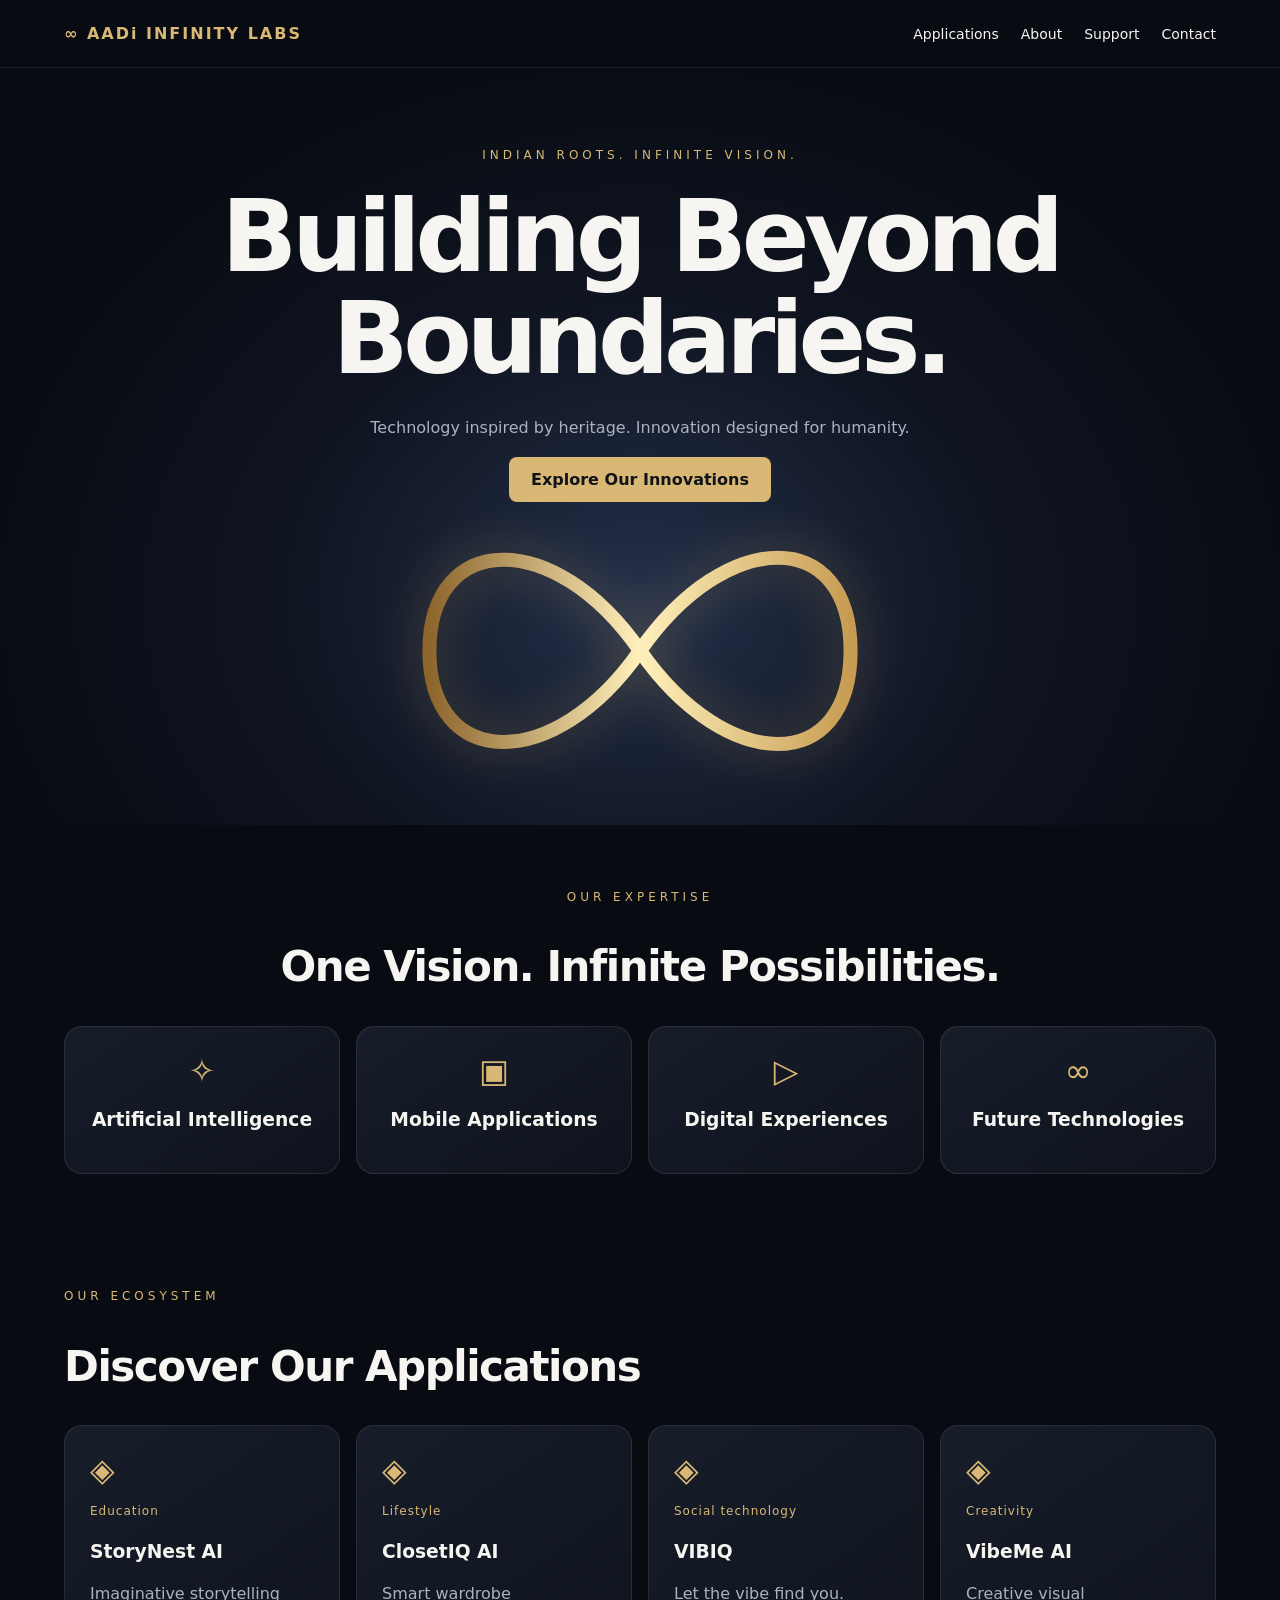
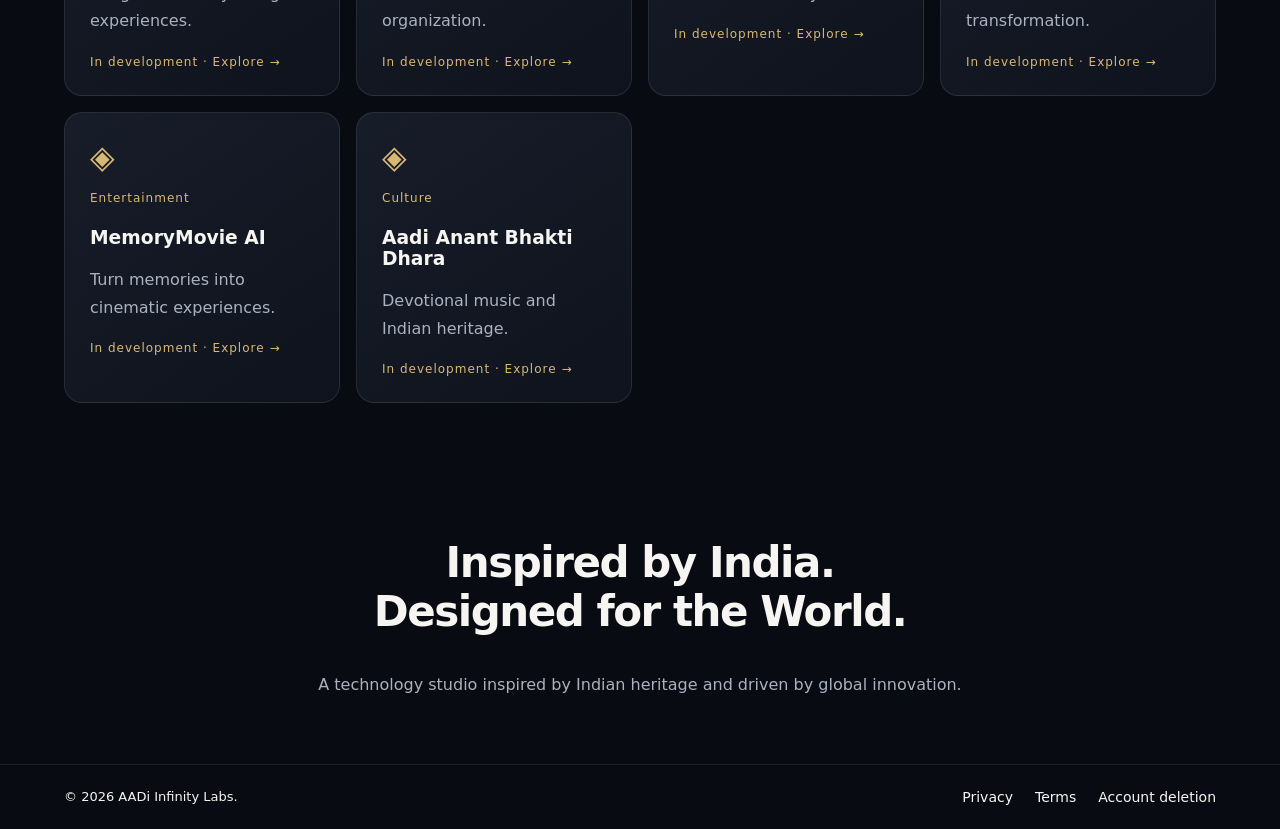
==== index.html @ a98570c4 "Publish static corporate homepage for GitHub Pages" ====
<!doctype html><html lang="en"><meta charset="utf-8"><meta name="viewport" content="width=device-width,initial-scale=1"><title>AADi Infinity Labs</title><style>
:root{color-scheme:dark;--gold:#d9b875;--bg:#080b12;--muted:#aab2c1}*{box-sizing:border-box}body{margin:0;background:var(--bg);color:#f6f5f1;font:16px system-ui,sans-serif}a{color:inherit;text-decoration:none}header,footer{padding:24px max(5vw,20px);display:flex;align-items:center;justify-content:space-between;gap:20px;flex-wrap:wrap;border-bottom:1px solid #ffffff15}nav{display:flex;gap:22px;flex-wrap:wrap;font-size:14px}nav a:hover{color:var(--gold)}.brand{color:var(--gold);letter-spacing:2px;font-weight:700}.hero{text-align:center;padding:80px 20px 55px;background:radial-gradient(ellipse at 50% 70%,#23304a 0%,#101522 38%,#080b12 75%)}.eyebrow{color:var(--gold);letter-spacing:4px;font-size:12px;text-transform:uppercase}h1{font-size:clamp(44px,8vw,100px);line-height:1.02;letter-spacing:-.055em;margin:24px auto;max-width:900px}h2{font-size:clamp(26px,4vw,42px);letter-spacing:-.035em}p{color:var(--muted);line-height:1.7}.btn,button{display:inline-block;background:var(--gold);color:#10131a;border:0;border-radius:8px;padding:13px 22px;font-weight:700;cursor:pointer}.infinity{width:min(540px,90%);margin:30px auto 0;display:block;filter:drop-shadow(0 0 24px #cba45a66);animation:float 6s ease-in-out infinite}@keyframes float{50%{transform:translateY(-12px)}}@media(prefers-reduced-motion:reduce){*{animation:none!important;scroll-behavior:auto!important}}section{max-width:1200px;margin:auto;padding:50px 24px}.center{text-align:center}.grid{display:grid;grid-template-columns:repeat(auto-fit,minmax(220px,1fr));gap:16px}.tile{border:1px solid #ffffff18;background:linear-gradient(145deg,#171d29,#0e131d);padding:25px;border-radius:18px;min-width:0}.tile:hover{border-color:#d9b87588}.glyph{font-size:32px;color:var(--gold)}.tag{font-size:12px;color:var(--gold);letter-spacing:1px}.appicon{width:64px;height:64px;border-radius:16px;object-fit:cover}.muted{color:var(--muted)}footer{border-top:1px solid #ffffff15;border-bottom:0;font-size:13px}.form{display:grid;gap:12px;max-width:850px}input,textarea,select{width:100%;background:#151b26;border:1px solid #394151;border-radius:8px;color:white;padding:12px;font:inherit}textarea{min-height:110px}label{display:grid;gap:6px;color:var(--muted);font-size:14px}.actions{display:flex;gap:10px;flex-wrap:wrap}.secondary{background:#252d3b;color:white}.danger{background:#783333;color:white}.legal{white-space:pre-wrap;overflow-wrap:anywhere;line-height:1.8;color:#d7dbe3}.shots{width:100%;max-width:300px;border-radius:14px}#msg{color:var(--gold)}a:focus-visible,button:focus-visible{outline:3px solid white;outline-offset:3px}
</style><header><a class="brand" href="#/">∞ <span id="brand">AADi INFINITY LABS</span></a><nav><a href="#apps">Applications</a><a href="#/about">About</a><a href="#/support">Support</a><a href="#/contact">Contact</a></nav></header><main id="main"></main><footer><span>© 2026 AADi Infinity Labs.</span><nav><a href="#/privacy">Privacy</a><a href="#/terms">Terms</a><a href="#/delete-account">Account deletion</a></nav></footer><script>
const $=s=>document.querySelector(s), E=s=>String(s??'').replace(/[&<>"']/g,c=>({'&':'&amp;','<':'&lt;','>':'&gt;','"':'&quot;',"'":'&#39;'}[c])), U=s=>{try{let u=new URL(s);return ['https:','http:'].includes(u.protocol)?E(u.href):''}catch{return ''}};let data;const api=async()=>({"settings":{"brand":"AADi INFINITY LABS","tagline":"Indian Roots. Infinite Vision.","headline":"Building Beyond Boundaries.","intro":"Technology inspired by heritage. Innovation designed for humanity.","about":"A technology studio inspired by Indian heritage and driven by global innovation.","email":""},"apps":[{"slug":"storynest","name":"StoryNest AI","category":"Education","description":"Imaginative storytelling experiences.","status":"In development","store":"","icon":"","screenshots":"","privacy":"","terms":"","support":"","deletion":""},{"slug":"closetiq","name":"ClosetIQ AI","category":"Lifestyle","description":"Smart wardrobe organization.","status":"In development","store":"","icon":"","screenshots":"","privacy":"","terms":"","support":"","deletion":""},{"slug":"vibiq","name":"VIBIQ","category":"Social technology","description":"Let the vibe find you.","status":"In development","store":"","icon":"","screenshots":"","privacy":"","terms":"","support":"","deletion":""},{"slug":"vibeme","name":"VibeMe AI","category":"Creativity","description":"Creative visual transformation.","status":"In development","store":"","icon":"","screenshots":"","privacy":"","terms":"","support":"","deletion":""},{"slug":"memorymovie","name":"MemoryMovie AI","category":"Entertainment","description":"Turn memories into cinematic experiences.","status":"In development","store":"","icon":"","screenshots":"","privacy":"","terms":"","support":"","deletion":""},{"slug":"bhakti","name":"Aadi Anant Bhakti Dhara","category":"Culture","description":"Devotional music and Indian heritage.","status":"In development","store":"","icon":"","screenshots":"","privacy":"","terms":"","support":"","deletion":""}]});const card=a=>`<a class="tile" href="#/app/${E(a.slug)}">${U(a.icon)?`<img class="appicon" src="${U(a.icon)}" alt="">`:'<div class="glyph">◈</div>'}<p class="tag">${E(a.category)}</p><h3>${E(a.name)}</h3><p>${E(a.description)}</p><span class="tag">${E(a.status)} · Explore →</span></a>`;const wrap=(title,body)=>`<section><p class="eyebrow">AADi Infinity Labs</p><h2>${E(title)}</h2>${body}</section>`;const links=kind=>data.apps.map(a=>`<p><a href="#/legal/${kind}/${E(a.slug)}">${E(a.name)} →</a></p>`).join('');
async function render(){data=await api('site');let s=data.settings,p=location.hash.replace(/^#/, '').split('/').filter(Boolean),m=$('#main');$('#brand').textContent=s.brand;if(!p.length||p[0]==='apps'){m.innerHTML=`<div class="hero"><div class="eyebrow">${E(s.tagline)}</div><h1>${E(s.headline)}</h1><p>${E(s.intro)}</p><a class="btn" href="#apps">Explore Our Innovations</a><svg class="infinity" viewBox="0 0 500 220" role="img" aria-label="Golden infinity symbol"><defs><linearGradient id="g"><stop stop-color="#8d652d"/><stop offset=".5" stop-color="#fff0bb"/><stop offset="1" stop-color="#c79c52"/></linearGradient></defs><path d="M250 110 C170 -5 55 0 55 110 S170 225 250 110 S445 -5 445 110 S330 225 250 110" fill="none" stroke="url(#g)" stroke-width="13" stroke-linecap="round"/></svg></div><section class="center"><p class="eyebrow">Our expertise</p><h2>One Vision. Infinite Possibilities.</h2><div class="grid">${['Artificial Intelligence','Mobile Applications','Digital Experiences','Future Technologies'].map((x,i)=>`<div class="tile"><div class="glyph">${['✧','▣','▷','∞'][i]}</div><h3>${x}</h3></div>`).join('')}</div></section><section id="apps"><p class="eyebrow">Our ecosystem</p><h2>Discover Our Applications</h2><div class="grid">${data.apps.map(card).join('')}</div></section><section class="center"><h2>Inspired by India.<br>Designed for the World.</h2><p>${E(s.about)}</p></section>`}else if(p[0]==='admin'){m.innerHTML=wrap('Administration','<p>Managed privately through the source repository.</p>')}else if(p[0]==='app'){let a=data.apps.find(x=>x.slug===p[1]);m.innerHTML=a?wrap(a.name,`<p class="tag">${E(a.category)} · ${E(a.status)}</p><p>${E(a.description)}</p>${U(a.store)?`<a class="btn" href="${U(a.store)}">View on App Store</a>`:''}<div class="grid">${a.screenshots.split('\n').filter(U).map(x=>`<img class="shots" src="${U(x)}" alt="Application screenshot">`).join('')}</div><p>${['privacy','terms','support','deletion'].map(k=>`<a href="#/legal/${k}/${E(a.slug)}">${k} →</a>`).join('　')}</p>`):wrap('Not found','')}else if(p[0]==='legal'){let a=data.apps.find(x=>x.slug===p[2]),k=p[1];m.innerHTML=wrap((a?.name||'Application')+' · '+k,`<div class="legal">${E(a&&['privacy','terms','support','deletion'].includes(k)&&a[k]||'Information has not yet been published. Please check back before using this service.')}</div>`)}else if(p[0]==='about'){m.innerHTML=wrap('About us',`<p>${E(s.about)}</p>`)}else if(p[0]==='contact'){m.innerHTML=wrap('Contact',`<p>${E(s.email||'Contact details have not yet been published.')}</p>`)}else{let k=p[0]==='delete-account'?'deletion':p[0];m.innerHTML=wrap(p[0],links(k))}}
window.addEventListener('hashchange',()=>{render().then(()=>{if(location.hash==='#apps')document.getElementById('apps')?.scrollIntoView();else window.scrollTo(0,0)})});render().catch(e=>$('#main').textContent=e.message);</script></html>
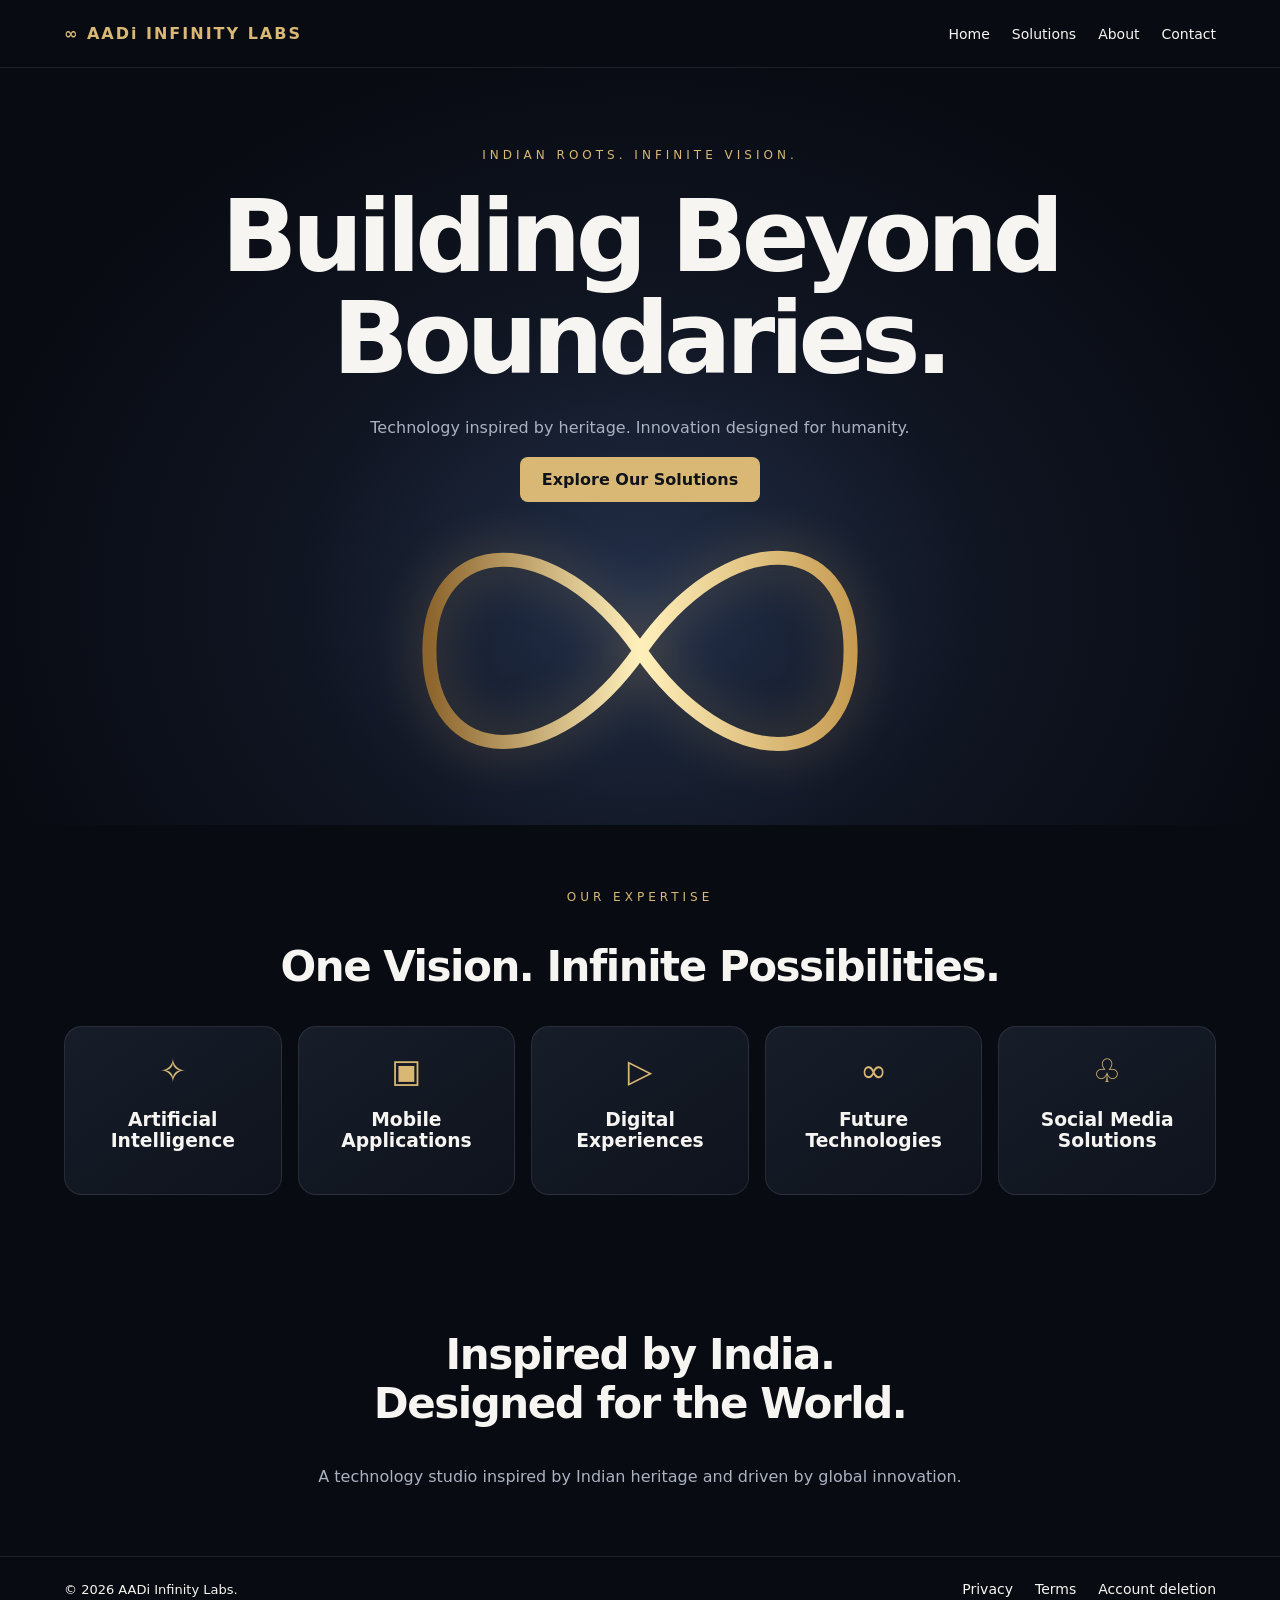
==== commit a3e3979e: "Add social media solutions, update contact and hide application showcase" ====
--- a/index.html
+++ b/index.html
@@ -1,6 +1,6 @@
 <!doctype html><html lang="en"><meta charset="utf-8"><meta name="viewport" content="width=device-width,initial-scale=1"><title>AADi Infinity Labs</title><style>
 :root{color-scheme:dark;--gold:#d9b875;--bg:#080b12;--muted:#aab2c1}*{box-sizing:border-box}body{margin:0;background:var(--bg);color:#f6f5f1;font:16px system-ui,sans-serif}a{color:inherit;text-decoration:none}header,footer{padding:24px max(5vw,20px);display:flex;align-items:center;justify-content:space-between;gap:20px;flex-wrap:wrap;border-bottom:1px solid #ffffff15}nav{display:flex;gap:22px;flex-wrap:wrap;font-size:14px}nav a:hover{color:var(--gold)}.brand{color:var(--gold);letter-spacing:2px;font-weight:700}.hero{text-align:center;padding:80px 20px 55px;background:radial-gradient(ellipse at 50% 70%,#23304a 0%,#101522 38%,#080b12 75%)}.eyebrow{color:var(--gold);letter-spacing:4px;font-size:12px;text-transform:uppercase}h1{font-size:clamp(44px,8vw,100px);line-height:1.02;letter-spacing:-.055em;margin:24px auto;max-width:900px}h2{font-size:clamp(26px,4vw,42px);letter-spacing:-.035em}p{color:var(--muted);line-height:1.7}.btn,button{display:inline-block;background:var(--gold);color:#10131a;border:0;border-radius:8px;padding:13px 22px;font-weight:700;cursor:pointer}.infinity{width:min(540px,90%);margin:30px auto 0;display:block;filter:drop-shadow(0 0 24px #cba45a66);animation:float 6s ease-in-out infinite}@keyframes float{50%{transform:translateY(-12px)}}@media(prefers-reduced-motion:reduce){*{animation:none!important;scroll-behavior:auto!important}}section{max-width:1200px;margin:auto;padding:50px 24px}.center{text-align:center}.grid{display:grid;grid-template-columns:repeat(auto-fit,minmax(220px,1fr));gap:16px}.tile{border:1px solid #ffffff18;background:linear-gradient(145deg,#171d29,#0e131d);padding:25px;border-radius:18px;min-width:0}.tile:hover{border-color:#d9b87588}.glyph{font-size:32px;color:var(--gold)}.tag{font-size:12px;color:var(--gold);letter-spacing:1px}.appicon{width:64px;height:64px;border-radius:16px;object-fit:cover}.muted{color:var(--muted)}footer{border-top:1px solid #ffffff15;border-bottom:0;font-size:13px}.form{display:grid;gap:12px;max-width:850px}input,textarea,select{width:100%;background:#151b26;border:1px solid #394151;border-radius:8px;color:white;padding:12px;font:inherit}textarea{min-height:110px}label{display:grid;gap:6px;color:var(--muted);font-size:14px}.actions{display:flex;gap:10px;flex-wrap:wrap}.secondary{background:#252d3b;color:white}.danger{background:#783333;color:white}.legal{white-space:pre-wrap;overflow-wrap:anywhere;line-height:1.8;color:#d7dbe3}.shots{width:100%;max-width:300px;border-radius:14px}#msg{color:var(--gold)}a:focus-visible,button:focus-visible{outline:3px solid white;outline-offset:3px}
-</style><header><a class="brand" href="#/">∞ <span id="brand">AADi INFINITY LABS</span></a><nav><a href="#apps">Applications</a><a href="#/about">About</a><a href="#/support">Support</a><a href="#/contact">Contact</a></nav></header><main id="main"></main><footer><span>© 2026 AADi Infinity Labs.</span><nav><a href="#/privacy">Privacy</a><a href="#/terms">Terms</a><a href="#/delete-account">Account deletion</a></nav></footer><script>
-const $=s=>document.querySelector(s), E=s=>String(s??'').replace(/[&<>"']/g,c=>({'&':'&amp;','<':'&lt;','>':'&gt;','"':'&quot;',"'":'&#39;'}[c])), U=s=>{try{let u=new URL(s);return ['https:','http:'].includes(u.protocol)?E(u.href):''}catch{return ''}};let data;const api=async()=>({"settings":{"brand":"AADi INFINITY LABS","tagline":"Indian Roots. Infinite Vision.","headline":"Building Beyond Boundaries.","intro":"Technology inspired by heritage. Innovation designed for humanity.","about":"A technology studio inspired by Indian heritage and driven by global innovation.","email":""},"apps":[{"slug":"storynest","name":"StoryNest AI","category":"Education","description":"Imaginative storytelling experiences.","status":"In development","store":"","icon":"","screenshots":"","privacy":"","terms":"","support":"","deletion":""},{"slug":"closetiq","name":"ClosetIQ AI","category":"Lifestyle","description":"Smart wardrobe organization.","status":"In development","store":"","icon":"","screenshots":"","privacy":"","terms":"","support":"","deletion":""},{"slug":"vibiq","name":"VIBIQ","category":"Social technology","description":"Let the vibe find you.","status":"In development","store":"","icon":"","screenshots":"","privacy":"","terms":"","support":"","deletion":""},{"slug":"vibeme","name":"VibeMe AI","category":"Creativity","description":"Creative visual transformation.","status":"In development","store":"","icon":"","screenshots":"","privacy":"","terms":"","support":"","deletion":""},{"slug":"memorymovie","name":"MemoryMovie AI","category":"Entertainment","description":"Turn memories into cinematic experiences.","status":"In development","store":"","icon":"","screenshots":"","privacy":"","terms":"","support":"","deletion":""},{"slug":"bhakti","name":"Aadi Anant Bhakti Dhara","category":"Culture","description":"Devotional music and Indian heritage.","status":"In development","store":"","icon":"","screenshots":"","privacy":"","terms":"","support":"","deletion":""}]});const card=a=>`<a class="tile" href="#/app/${E(a.slug)}">${U(a.icon)?`<img class="appicon" src="${U(a.icon)}" alt="">`:'<div class="glyph">◈</div>'}<p class="tag">${E(a.category)}</p><h3>${E(a.name)}</h3><p>${E(a.description)}</p><span class="tag">${E(a.status)} · Explore →</span></a>`;const wrap=(title,body)=>`<section><p class="eyebrow">AADi Infinity Labs</p><h2>${E(title)}</h2>${body}</section>`;const links=kind=>data.apps.map(a=>`<p><a href="#/legal/${kind}/${E(a.slug)}">${E(a.name)} →</a></p>`).join('');
-async function render(){data=await api('site');let s=data.settings,p=location.hash.replace(/^#/, '').split('/').filter(Boolean),m=$('#main');$('#brand').textContent=s.brand;if(!p.length||p[0]==='apps'){m.innerHTML=`<div class="hero"><div class="eyebrow">${E(s.tagline)}</div><h1>${E(s.headline)}</h1><p>${E(s.intro)}</p><a class="btn" href="#apps">Explore Our Innovations</a><svg class="infinity" viewBox="0 0 500 220" role="img" aria-label="Golden infinity symbol"><defs><linearGradient id="g"><stop stop-color="#8d652d"/><stop offset=".5" stop-color="#fff0bb"/><stop offset="1" stop-color="#c79c52"/></linearGradient></defs><path d="M250 110 C170 -5 55 0 55 110 S170 225 250 110 S445 -5 445 110 S330 225 250 110" fill="none" stroke="url(#g)" stroke-width="13" stroke-linecap="round"/></svg></div><section class="center"><p class="eyebrow">Our expertise</p><h2>One Vision. Infinite Possibilities.</h2><div class="grid">${['Artificial Intelligence','Mobile Applications','Digital Experiences','Future Technologies'].map((x,i)=>`<div class="tile"><div class="glyph">${['✧','▣','▷','∞'][i]}</div><h3>${x}</h3></div>`).join('')}</div></section><section id="apps"><p class="eyebrow">Our ecosystem</p><h2>Discover Our Applications</h2><div class="grid">${data.apps.map(card).join('')}</div></section><section class="center"><h2>Inspired by India.<br>Designed for the World.</h2><p>${E(s.about)}</p></section>`}else if(p[0]==='admin'){m.innerHTML=wrap('Administration','<p>Managed privately through the source repository.</p>')}else if(p[0]==='app'){let a=data.apps.find(x=>x.slug===p[1]);m.innerHTML=a?wrap(a.name,`<p class="tag">${E(a.category)} · ${E(a.status)}</p><p>${E(a.description)}</p>${U(a.store)?`<a class="btn" href="${U(a.store)}">View on App Store</a>`:''}<div class="grid">${a.screenshots.split('\n').filter(U).map(x=>`<img class="shots" src="${U(x)}" alt="Application screenshot">`).join('')}</div><p>${['privacy','terms','support','deletion'].map(k=>`<a href="#/legal/${k}/${E(a.slug)}">${k} →</a>`).join('　')}</p>`):wrap('Not found','')}else if(p[0]==='legal'){let a=data.apps.find(x=>x.slug===p[2]),k=p[1];m.innerHTML=wrap((a?.name||'Application')+' · '+k,`<div class="legal">${E(a&&['privacy','terms','support','deletion'].includes(k)&&a[k]||'Information has not yet been published. Please check back before using this service.')}</div>`)}else if(p[0]==='about'){m.innerHTML=wrap('About us',`<p>${E(s.about)}</p>`)}else if(p[0]==='contact'){m.innerHTML=wrap('Contact',`<p>${E(s.email||'Contact details have not yet been published.')}</p>`)}else{let k=p[0]==='delete-account'?'deletion':p[0];m.innerHTML=wrap(p[0],links(k))}}
-window.addEventListener('hashchange',()=>{render().then(()=>{if(location.hash==='#apps')document.getElementById('apps')?.scrollIntoView();else window.scrollTo(0,0)})});render().catch(e=>$('#main').textContent=e.message);</script></html>+.expertise{grid-template-columns:repeat(5,minmax(0,1fr))}.expertise .tile{min-width:0}.expertise h3{overflow-wrap:anywhere}@media(max-width:1050px){.expertise{grid-template-columns:repeat(auto-fit,minmax(180px,1fr))}}@media(max-width:420px){.expertise{grid-template-columns:1fr}} </style><header><a class="brand" href="#/">∞ <span id="brand">AADi INFINITY LABS</span></a><nav><a href="#/">Home</a><a href="#solutions">Solutions</a><a href="#/about">About</a><a href="#/contact">Contact</a></nav></header><main id="main"></main><footer><span>© 2026 AADi Infinity Labs.</span><nav><a href="#/privacy">Privacy</a><a href="#/terms">Terms</a><a href="#/delete-account">Account deletion</a></nav></footer><script>
+const $=s=>document.querySelector(s), E=s=>String(s??'').replace(/[&<>"']/g,c=>({'&':'&amp;','<':'&lt;','>':'&gt;','"':'&quot;',"'":'&#39;'}[c])), U=s=>{try{let u=new URL(s);return ['https:','http:'].includes(u.protocol)?E(u.href):''}catch{return ''}};let data;const api=async()=>({"settings":{"brand":"AADi INFINITY LABS","tagline":"Indian Roots. Infinite Vision.","headline":"Building Beyond Boundaries.","intro":"Technology inspired by heritage. Innovation designed for humanity.","about":"A technology studio inspired by Indian heritage and driven by global innovation.","email":"infosupport247@gmail.com"},"apps":[{"slug":"storynest","name":"StoryNest AI","category":"Education","description":"Imaginative storytelling experiences.","status":"In development","store":"","icon":"","screenshots":"","privacy":"","terms":"","support":"","deletion":""},{"slug":"closetiq","name":"ClosetIQ AI","category":"Lifestyle","description":"Smart wardrobe organization.","status":"In development","store":"","icon":"","screenshots":"","privacy":"","terms":"","support":"","deletion":""},{"slug":"vibiq","name":"VIBIQ","category":"Social technology","description":"Let the vibe find you.","status":"In development","store":"","icon":"","screenshots":"","privacy":"","terms":"","support":"","deletion":""},{"slug":"vibeme","name":"VibeMe AI","category":"Creativity","description":"Creative visual transformation.","status":"In development","store":"","icon":"","screenshots":"","privacy":"","terms":"","support":"","deletion":""},{"slug":"memorymovie","name":"MemoryMovie AI","category":"Entertainment","description":"Turn memories into cinematic experiences.","status":"In development","store":"","icon":"","screenshots":"","privacy":"","terms":"","support":"","deletion":""},{"slug":"bhakti","name":"Aadi Anant Bhakti Dhara","category":"Culture","description":"Devotional music and Indian heritage.","status":"In development","store":"","icon":"","screenshots":"","privacy":"","terms":"","support":"","deletion":""}]});const card=a=>`<a class="tile" href="#/app/${E(a.slug)}">${U(a.icon)?`<img class="appicon" src="${U(a.icon)}" alt="">`:'<div class="glyph">◈</div>'}<p class="tag">${E(a.category)}</p><h3>${E(a.name)}</h3><p>${E(a.description)}</p><span class="tag">${E(a.status)} · Explore →</span></a>`;const wrap=(title,body)=>`<section><p class="eyebrow">AADi Infinity Labs</p><h2>${E(title)}</h2>${body}</section>`;const links=kind=>data.apps.map(a=>`<p><a href="#/legal/${kind}/${E(a.slug)}">${E(a.name)} →</a></p>`).join('');
+async function render(){data=await api('site');let s=data.settings,p=location.hash.replace(/^#/, '').split('/').filter(Boolean),m=$('#main');$('#brand').textContent=s.brand;if(!p.length||p[0]==='solutions'||p[0]==='apps'){m.innerHTML=`<div class="hero"><div class="eyebrow">${E(s.tagline)}</div><h1>${E(s.headline)}</h1><p>${E(s.intro)}</p><a class="btn" href="#solutions">Explore Our Solutions</a><svg class="infinity" viewBox="0 0 500 220" role="img" aria-label="Golden infinity symbol"><defs><linearGradient id="g"><stop stop-color="#8d652d"/><stop offset=".5" stop-color="#fff0bb"/><stop offset="1" stop-color="#c79c52"/></linearGradient></defs><path d="M250 110 C170 -5 55 0 55 110 S170 225 250 110 S445 -5 445 110 S330 225 250 110" fill="none" stroke="url(#g)" stroke-width="13" stroke-linecap="round"/></svg></div><section class="center" id="solutions"><p class="eyebrow">Our expertise</p><h2>One Vision. Infinite Possibilities.</h2><div class="grid expertise">${['Artificial Intelligence','Mobile Applications','Digital Experiences','Future Technologies','Social Media Solutions'].map((x,i)=>`<div class="tile"><div class="glyph">${['✧','▣','▷','∞','♧'][i]}</div><h3>${x}</h3></div>`).join('')}</div></section><section class="center"><h2>Inspired by India.<br>Designed for the World.</h2><p>${E(s.about)}</p></section>`}else if(p[0]==='admin'){m.innerHTML=wrap('Administration','<p>Managed privately through the source repository.</p>')}else if(p[0]==='app'){let a=data.apps.find(x=>x.slug===p[1]);m.innerHTML=a?wrap(a.name,`<p class="tag">${E(a.category)} · ${E(a.status)}</p><p>${E(a.description)}</p>${U(a.store)?`<a class="btn" href="${U(a.store)}">View on App Store</a>`:''}<div class="grid">${a.screenshots.split('\n').filter(U).map(x=>`<img class="shots" src="${U(x)}" alt="Application screenshot">`).join('')}</div><p>${['privacy','terms','support','deletion'].map(k=>`<a href="#/legal/${k}/${E(a.slug)}">${k} →</a>`).join('　')}</p>`):wrap('Not found','')}else if(p[0]==='legal'){let a=data.apps.find(x=>x.slug===p[2]),k=p[1];m.innerHTML=wrap((a?.name||'Application')+' · '+k,`<div class="legal">${E(a&&['privacy','terms','support','deletion'].includes(k)&&a[k]||'Information has not yet been published. Please check back before using this service.')}</div>`)}else if(p[0]==='about'){m.innerHTML=wrap('About us',`<p>${E(s.about)}</p>`)}else if(p[0]==='contact'){m.innerHTML=wrap('Contact',`<p><a href="mailto:infosupport247@gmail.com">infosupport247@gmail.com</a></p>`)}else{let k=p[0]==='delete-account'?'deletion':p[0];m.innerHTML=wrap(p[0],links(k))}}
+window.addEventListener('hashchange',()=>{render().then(()=>{if(['#solutions','#apps'].includes(location.hash))document.getElementById('solutions')?.scrollIntoView();else window.scrollTo(0,0)})});render().catch(e=>$('#main').textContent=e.message);</script></html>
